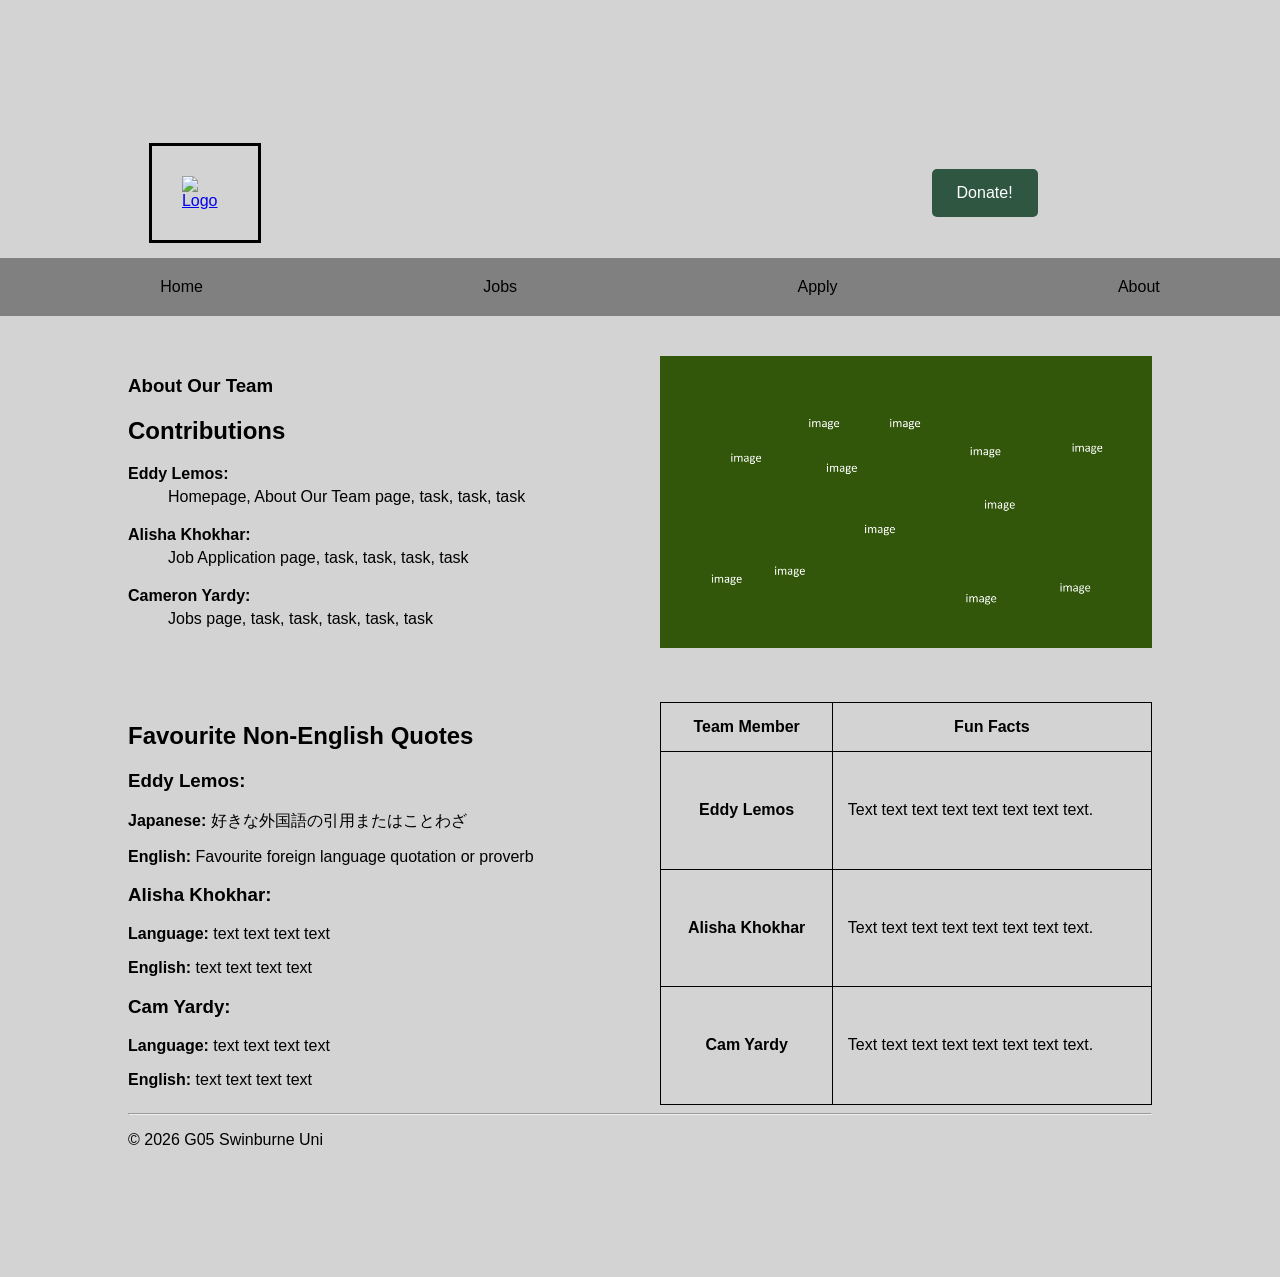
==== about.html @ becaeea2 "Megre remote changes and resolve conflicts" ====
<!DOCTYPE html>
<html lang="en">
<head>
  <meta charset="UTF-8">
  <meta name="viewport" content="width=device-width, initial-scale=1.0">
  <meta name="description" content="G05 recruitment website for an environmental conservation organisation.">
  <title>Home - G05 Recruitment Website</title>
  <link rel="stylesheet" href="styles.css">
</head>
<body>
  <header>

      <div class="header-top">

          <a href="index.html">
              <img
                  class="logo"
                  src=""
                  alt="Logo">
          </a>

          <a class="donate-button" href="#">
              Donate!
          </a>

      </div>

      <nav>
          <a href="index.html">Home</a>
          <a href="jobs.html">Jobs</a>
          <a href="apply.html">Apply</a>
          <a href="about.html">About</a>
      </nav>

  </header>

  <main>

      <section id="team">

          <article>

              <h1>About Our Team</h1>

              <h2>Contributions</h2>

              <dl>
                  <dt><strong>Eddy Lemos:</strong></dt>
                  <dd>
                      Homepage, About Our Team page, task, task, task
                  </dd>

                  <dt><strong>Alisha Khokhar:</strong></dt>
                  <dd>
                      Job Application page, task, task, task, task
                  </dd>

                  <dt><strong>Cameron Yardy:</strong></dt>
                  <dd>
                      Jobs page, task, task, task, task, task
                  </dd>
              </dl>

          </article>


          <figure>
              <img src="images/placeholder.png"
                    alt="Quokka Recovery Program team" />
          </figure>

      </section>


      <section id="team-details">

          <article>

              <h2>Favourite Non-English Quotes</h2>

              <h3>Eddy Lemos:</h3>
              <p>
                  <strong>Japanese:</strong>
                  好きな外国語の引用またはことわざ
              </p>
              <p>
                  <strong>English:</strong>
                  Favourite foreign language quotation or proverb
              </p>


              <h3>Alisha Khokhar:</h3>
              <p>
                  <strong>Language:</strong> text text text text
              </p>
              <p>
                  <strong>English:</strong> text text text text
              </p>


              <h3>Cam Yardy:</h3>
              <p>
                  <strong>Language:</strong> text text text text
              </p>
              <p>
                  <strong>English:</strong> text text text text
              </p>

          </article>


          <table>

              <thead>
                  <tr>
                      <th scope="col">Team Member</th>
                      <th scope="col">Fun Facts</th>
                  </tr>
              </thead>

              <tbody>

                  <tr>
                      <th scope="row">Eddy Lemos</th>
                      <td>
                          Text text text text text text text text.
                      </td>
                  </tr>

                  <tr>
                      <th scope="row">Alisha Khokhar</th>
                      <td>
                          Text text text text text text text text.
                      </td>
                  </tr>

                  <tr>
                      <th scope="row">Cam Yardy</th>
                      <td>
                          Text text text text text text text text.
                      </td>
                  </tr>

              </tbody>

          </table>

      </section>

  </main>

  <footer>
    <hr>
    <p>&copy; 2026 G05 Swinburne Uni</p>
  </footer>
</body>
</html>
---- styles.css ----
nav {
    display: flex;
    justify-content: space-around;

    padding: 20px;

    background-color: grey;
/*  The below code stretches the nav to the full width of the viewport */
    width: 100vw; /*   100% of the viewport width */
    margin-left: calc(50% - 50vw); /* calc 50% of the viewport width and subtract 50% of the parent element's width to center the nav */
}

nav a {
    color: black;
    text-decoration: none;
}

.logo {
    border: 3px solid black;
    padding: 30px;
    margin-left: 5%;
    
}

.donate-button {
    background-color: rgba(11, 58, 31, 0.815);
    color: white;
    padding: 15px 25px;
    border-radius: 5px;
    text-decoration: none;
    margin-right: 10%;
}

.header-top {
    display: flex;
    justify-content: space-between;
    align-items: center;
    padding: 15px;
  
}


body {
  background-color: lightgray;
  font-family: 'Trebuchet MS', 'Lucida Sans Unicode', 'Lucida Grande', 'Lucida Sans', Arial, sans-serif;
  margin: 10%;
}

/* =======================================================
        For the homepage
========================================================*/
/* -------------------- */
/*  introduction */
/* -------------------- */

#introduction {
    margin-top: 30px;
}

#introduction figure {
    margin: 0;
}

#introduction img {
    width: 100%;
}


/* -------------------- */
/* Program overview     */
/* -------------------- */

#overview {
    margin-top: 50px;
    overflow: auto;
}

#overview article {
    float: left;
    width: 42%;
}

#overview figure {
    float: right;
    width: 52%;
    margin: 0;
}

#overview img {
    width: 100%;
 
}


/* -------------------- */
/* Impacts              */
/* -------------------- */

#impacts {
    clear: both;
    margin-top: 30px;
    overflow: auto;
}

#impacts article {
    float: left;
    width: 48%;
    margin-right: 4%;
}

#impacts article:last-child {
    margin-right: 0;
}

#impacts figure {
    margin: 0;
}

#impacts img {
    width: 100%;
}


/* -------------------- */
/* Donor rankings       */
/* -------------------- */

#donors {
    clear: both;
    margin-top: 30px;
    overflow: auto;
}

#donors article {
    float: left;

    width: 29%;

    margin-right: 2%;
    padding: 1%;

    border: 1px solid #dddddd;
}

#donors article:last-child {
    margin-right: 0;
}

#donors h3 {
    margin-top: 5px;
}

#donors p {
    margin: 5px 0;
}


/* -------------------- */
/* Acknowledgement      */
/* -------------------- */

#acknowledgement {
    clear: both;
    margin-top: 30px;
}

#acknowledgement img {
    width: 100%;
    height: 180px;
}



/* =============================================
       For the about page
============================================= */


/* About page */

#team {
    display: flex;
    justify-content: space-between;
    margin-top: 40px;
}

#team article {
    width: 45%;
}

#team figure {
    width: 48%;
    margin: 0;
}

#team figure img {
    width: 100%;
}


/* Quotes + fun facts */

#team-details {
    display: flex;
    justify-content: space-between;
    margin-top: 50px;
}

#team-details article {
    width: 45%;
}

#team-details table {
    width: 48%;
    border-collapse: collapse;
}

#team-details th,
#team-details td {
    border: 1px solid black;
    padding: 15px;
}


/* Definition list spacing */

dt {
    margin-top: 20px;
}

dd {
    margin-top: 5px;
}



/* =============================================
       For the jobs page
============================================= */

.apply-here {
    background-color: rgb(129, 86, 7);
    color: white;
    padding: 15px 25px;
    border-radius: 5px;
    text-decoration: none;
    margin-left: 20px;
}

.jobs-grid {
    display: grid;
    grid-template-columns: 1fr 1fr;
    gap: 20px;
}

.job-title-row {
    display: flex;
    align-items: center;
    justify-content: flex-start;
}

.job-heading {
    margin: 0;
}

#jobs-title {
    background-color: #1B4D3E;
    color: white;
    padding: 30px;
    border-radius: 10px;
    margin-bottom: 30px;
}

#jobs-info {
    color: rgb(0, 0, 0);
}

.job-heading {
    color: rgb(0, 0, 0);
}

.job-block{
    background-color: #b0bdad;
    color: black;
    padding: 30px;
    margin-bottom: 30px;
    border-radius: 10px;
}

.jobs-image {
    border-radius: 10px;
    text-align: center;
    overflow: hidden;
}

.jobs-image img{
    width: 100%;
    height: 400px;
    object-fit: cover;
    display: block;
}
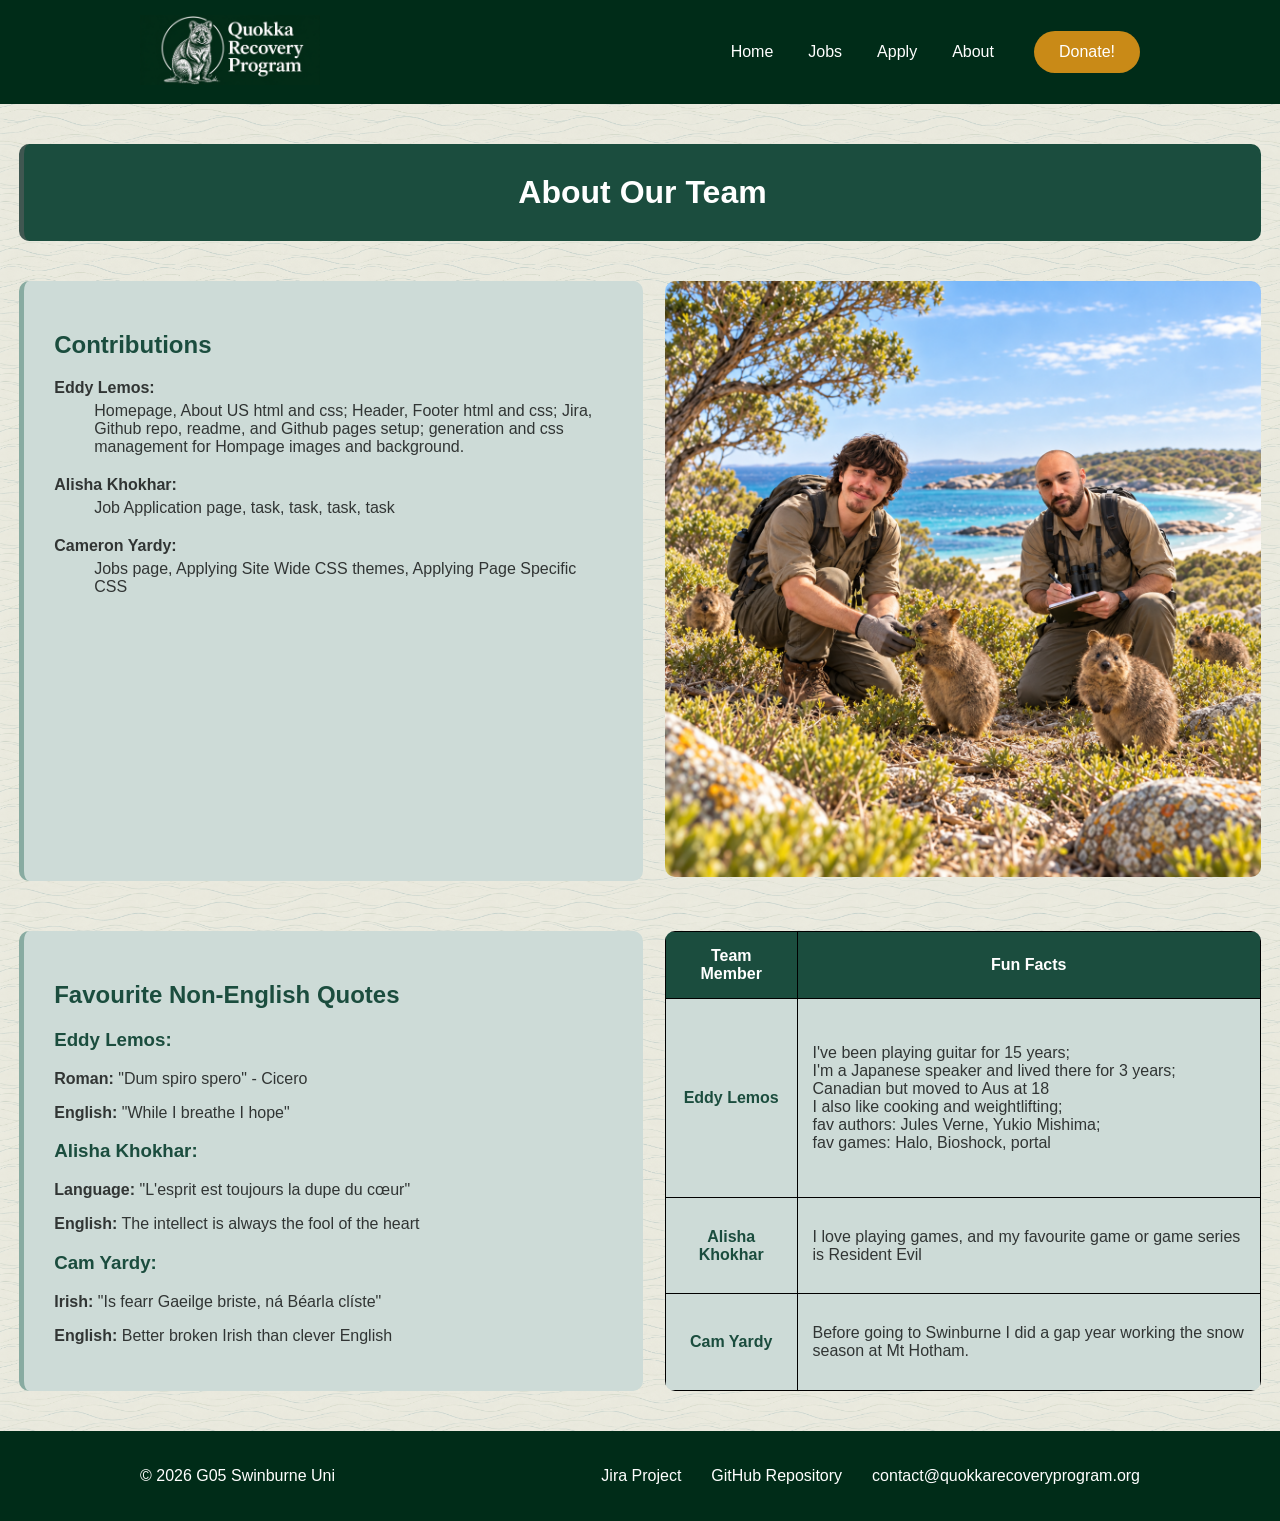
==== commit ef0ad178: "Merge branch 'main' of https://github.com/106009537/g05-applied-web-project" ====
--- a/about.html
+++ b/about.html
@@ -8,46 +8,41 @@
   <link rel="stylesheet" href="styles.css">
 </head>
 <body>
-  <header>
+    <header>
+        <div class="header-content">
 
-      <div class="header-top">
+            <a href="index.html">
+                <img class="logo" src="images/quokka_logo.png" alt="Quokka Recovery Program">
+            </a>
 
-          <a href="index.html">
-              <img
-                  class="logo"
-                  src=""
-                  alt="Logo">
-          </a>
+            <nav>
+                <a href="index.html">Home</a>
+                <a href="jobs.html">Jobs</a>
+                <a href="apply.html">Apply</a>
+                <a href="about.html">About</a>
+            </nav>
 
-          <a class="donate-button" href="#">
-              Donate!
-          </a>
+            <a class="donate-button" href="#">Donate!</a>
 
-      </div>
-
-      <nav>
-          <a href="index.html">Home</a>
-          <a href="jobs.html">Jobs</a>
-          <a href="apply.html">Apply</a>
-          <a href="about.html">About</a>
-      </nav>
-
-  </header>
+        </div>
+    </header>
 
   <main>
 
-      <section id="team">
+        <h1 id="about-title" style="text-align: center;">About Our Team</h1>
+
+        <section id="team">
 
           <article>
 
-              <h1>About Our Team</h1>
+              
 
               <h2>Contributions</h2>
 
               <dl>
                   <dt><strong>Eddy Lemos:</strong></dt>
                   <dd>
-                      Homepage, About Our Team page, task, task, task
+                      Homepage, About US html and css; Header, Footer html and css; Jira, Github repo, readme, and Github pages setup; generation and css management for Hompage images and background.
                   </dd>
 
                   <dt><strong>Alisha Khokhar:</strong></dt>
@@ -57,7 +52,7 @@
 
                   <dt><strong>Cameron Yardy:</strong></dt>
                   <dd>
-                      Jobs page, task, task, task, task, task
+                      Jobs page, Applying Site Wide CSS themes, Applying Page Specific CSS
                   </dd>
               </dl>
 
@@ -65,7 +60,7 @@
 
 
           <figure>
-              <img src="images/placeholder.png"
+              <img src="images/rangers.png"
                     alt="Quokka Recovery Program team" />
           </figure>
 
@@ -80,30 +75,30 @@
 
               <h3>Eddy Lemos:</h3>
               <p>
-                  <strong>Japanese:</strong>
-                  好きな外国語の引用またはことわざ
+                  <strong>Roman:</strong>
+                  "Dum spiro spero" - Cicero
               </p>
               <p>
                   <strong>English:</strong>
-                  Favourite foreign language quotation or proverb
+                  "While I breathe I hope"
               </p>
 
 
               <h3>Alisha Khokhar:</h3>
               <p>
-                  <strong>Language:</strong> text text text text
+                  <strong>Language:</strong>  "L'esprit est toujours la dupe du cœur"
               </p>
               <p>
-                  <strong>English:</strong> text text text text
+                  <strong>English:</strong> The intellect is always the fool of the heart
               </p>
 
 
               <h3>Cam Yardy:</h3>
               <p>
-                  <strong>Language:</strong> text text text text
+                  <strong>Irish:</strong> "Is fearr Gaeilge briste, ná Béarla clíste"
               </p>
               <p>
-                  <strong>English:</strong> text text text text
+                  <strong>English:</strong> Better broken Irish than clever English
               </p>
 
           </article>
@@ -123,21 +118,21 @@
                   <tr>
                       <th scope="row">Eddy Lemos</th>
                       <td>
-                          Text text text text text text text text.
+                          I've been playing guitar for 15 years; <br>I'm a Japanese speaker and lived there for 3 years;<br>Canadian but moved to Aus at 18 <br>I also like cooking and weightlifting; <br>fav authors: Jules Verne, Yukio Mishima; <br>fav games: Halo, Bioshock, portal
                       </td>
                   </tr>
 
                   <tr>
                       <th scope="row">Alisha Khokhar</th>
                       <td>
-                          Text text text text text text text text.
+                           I love playing games, and my favourite game or game series is Resident Evil
                       </td>
                   </tr>
 
                   <tr>
                       <th scope="row">Cam Yardy</th>
                       <td>
-                          Text text text text text text text text.
+                          Before going to Swinburne I did a gap year working the snow season at Mt Hotham.
                       </td>
                   </tr>
 
@@ -149,9 +144,26 @@
 
   </main>
 
-  <footer>
-    <hr>
-    <p>&copy; 2026 G05 Swinburne Uni</p>
-  </footer>
+<footer>
+    <div class="footer-content">
+        <p>&copy; 2026 G05 Swinburne Uni</p>
+
+        <div class="footer-links">
+            <a href="https://g05-applied-web-project.atlassian.net/jira/software/projects/SCRUM/boards/1"
+               target="_blank">
+                Jira Project
+            </a>
+
+            <a href="https://github.com/106009537/g05-applied-web-project.git"
+               target="_blank">
+                GitHub Repository
+            </a>
+
+            <a href="mailto:106009537@student.swin.edu.au">
+                contact@quokkarecoveryprogram.org
+            </a>
+        </div>
+    </div>
+</footer>
 </body>
 </html>
--- a/styles.css
+++ b/styles.css
@@ -1,50 +1,110 @@
-nav {
-    display: flex;
-    justify-content: space-around;
-
-    padding: 20px;
-
-    background-color: grey;
-/*  The below code stretches the nav to the full width of the viewport */
+main {
+    width: 97%;
+    max-width: 1400px;
+    margin: 0 auto;
+}
+
+html,
+body {
+    margin: 0;
+    padding: 0;
+}
+
+header {
+    background-color: #002C18;
     width: 100vw; /*   100% of the viewport width */
     margin-left: calc(50% - 50vw); /* calc 50% of the viewport width and subtract 50% of the parent element's width to center the nav */
 }
 
+.header-content {
+    width: 90%;
+    max-width: 1000px;
+    margin: 0 auto;
+    padding: 15px 0;
+
+    display: flex;
+    align-items: center;
+}
+
+.logo {
+    width: 180px;
+    height: auto;
+}
+
+nav {
+    display: flex;
+    gap: 35px;
+    margin-left: auto;
+}
+
 nav a {
-    color: black;
+    color: white;
     text-decoration: none;
 }
 
-.logo {
-    border: 3px solid black;
-    padding: 30px;
-    margin-left: 5%;
-    
+nav a:hover {
+    background-color: #143A2F;
 }
 
 .donate-button {
-    background-color: rgba(11, 58, 31, 0.815);
-    color: white;
-    padding: 15px 25px;
-    border-radius: 5px;
+    margin-left: 40px;
+
+    background-color: #C98A17;
+    color: white;
+    padding: 12px 25px;
+    border-radius: 25px;
     text-decoration: none;
-    margin-right: 10%;
-}
-
-.header-top {
+}
+
+.donate-button:hover {
+    background-color: #A96F0D;
+}
+
+body {
+  
+    font-family: 'Trebuchet MS', 'Lucida Sans Unicode', 'Lucida Grande', 'Lucida Sans', Arial, sans-serif;
+    background-color: #ffffff;
+
+    background-image: url("images/waves-pattern.png");
+    background-repeat: repeat;
+    background-size: 180px;
+    }
+
+
+
+
+footer {
+    background-color: #002C18;
+    color: white;
+    margin-top: 40px;
+}
+
+.footer-content {
+    width: 90%;
+    max-width: 1000px;
+    margin: 0 auto;
+
     display: flex;
     justify-content: space-between;
     align-items: center;
-    padding: 15px;
-  
-}
-
-
-body {
-  background-color: lightgray;
-  font-family: 'Trebuchet MS', 'Lucida Sans Unicode', 'Lucida Grande', 'Lucida Sans', Arial, sans-serif;
-  margin: 10%;
-}
+
+    padding: 20px 0;
+}
+
+.footer-links {
+    display: flex;
+    gap: 30px;
+}
+
+.footer-links a {
+    color: white;
+    text-decoration: none;
+}
+
+.footer-links a:hover {
+    text-decoration: underline;
+}
+
 
 /* =======================================================
         For the homepage
@@ -54,7 +114,7 @@
 /* -------------------- */
 
 #introduction {
-    margin-top: 30px;
+    margin-top: 0;
 }
 
 #introduction figure {
@@ -62,7 +122,10 @@
 }
 
 #introduction img {
-    width: 100%;
+    display: block;
+    width: 100vw; /*   100% of the viewport width */
+    margin-left: calc(50% - 50vw);
+    height: auto;
 }
 
 
@@ -72,23 +135,58 @@
 
 #overview {
     margin-top: 50px;
-    overflow: auto;
+
+    /* Grid creates two equal columns with a consistent gap between them.
+       This keeps the article and image aligned along the same centre line. */
+    display: grid;
+    grid-template-columns: 1fr 1fr;
+
+    /* Creates the vertical strip of space between the two columns. */
+    gap: 4%;
+
+    /* Makes both grid items stretch to the same row height. */
+    align-items: stretch;
 }
 
 #overview article {
-    float: left;
-    width: 42%;
+    width: 100%;
+
+    /* box-sizing ensures the padding and border are included
+       inside the element's total width and height. */
+    box-sizing: border-box;
+
+    padding: 25px;
+
+    background-color: #cddbd7;
+    color: #313534;
+
+    border-radius: 10px;
+    border-left: 5px solid #1E3E27;
+    
 }
 
 #overview figure {
-    float: right;
-    width: 52%;
-    margin: 0;
+    width: 100%;
+    margin: 0;
+
+    border-radius: 10px;
+
+    /* Hides any part of the image that extends past
+       the rounded edges of the figure. */
+    overflow: hidden;
 }
 
 #overview img {
     width: 100%;
- 
+    height: 100%;
+
+    /* Fills the figure without stretching the image.
+       Parts of the image may be cropped if necessary. */
+    object-fit: cover;
+
+    /* Removes the small inline-image gap that browsers
+       can otherwise leave underneath an image. */
+    display: block;
 }
 
 
@@ -97,27 +195,72 @@
 /* -------------------- */
 
 #impacts {
-    clear: both;
-    margin-top: 30px;
-    overflow: auto;
+    margin-top: 50px;
+}
+
+#impacts .impact-container {
+    /* Uses the same two-column grid as the overview section,
+       so all four elements stay aligned around the same centre line. */
+    display: grid;
+    grid-template-columns: 1fr 1fr;
+
+    /* Matches the overview gap so the whitespace lines up vertically. */
+    gap: 4%;
+
+    /* Makes both impact cards the same height if their
+       content lengths are slightly different. */
+    align-items: stretch;
 }
 
 #impacts article {
-    float: left;
-    width: 48%;
-    margin-right: 4%;
-}
-
-#impacts article:last-child {
-    margin-right: 0;
+    width: 100%;
+    margin: 0;
+
+    /* Keeps padding and borders, if added later,
+       inside the width of the grid column. */
+    box-sizing: border-box;
+
+    /* Flexbox is used inside each card so the image and
+       text are arranged vertically as one unit. */
+    display: flex;
+    flex-direction: column;
 }
 
 #impacts figure {
+    /* Making sure that the figure doesn't have margins
+       so that it aligns properly with the article. */
     margin: 0;
 }
 
 #impacts img {
     width: 100%;
+
+    /* Removes the default inline-image gap underneath the image. */
+    display: block;
+
+    border-radius: 10px 10px 0 0;
+}
+
+#impacts h3 {
+    color: #1B4D3E;
+}
+
+#impacts article p {
+    margin: 0;
+
+    background-color: #cddbd7;
+    color: #313534;
+
+    padding: 20px 25px;
+
+    border: 2px solid #1E3E27;
+
+    /* Only round the bottom corners so the text section
+       connects seamlessly to the square-bottomed image. */
+    border-radius: 0 0 10px 10px;
+
+    /* Makes both text areas stretch evenly if one has more text. */
+    flex-grow: 1;
 }
 
 
@@ -125,25 +268,38 @@
 /* Donor rankings       */
 /* -------------------- */
 
-#donors {
-    clear: both;
-    margin-top: 30px;
-    overflow: auto;
+#donors .donor-container {
+    display: flex;
+
+    /* Keeps all three donor cards in one row. */
+    flex-wrap: nowrap;
+
+    /* Creates even space between the cards. */
+    gap: 2%;
+
+    /* Centers the group of cards within the page. */
+    justify-content: center;
+
+    align-items: stretch;
 }
 
 #donors article {
-    float: left;
-
-    width: 29%;
-
-    margin-right: 2%;
+    /* Each card takes an equal share of the available row width. */
+    flex: 1;
+
+    /* Prevents them from growing too wide. */
+    max-width: 32%;
+
+    margin: 0;
     padding: 1%;
 
-    border: 1px solid #dddddd;
-}
-
-#donors article:last-child {
-    margin-right: 0;
+    background-color: #1F3C27;
+    color: white;
+
+    border: none;
+    border-radius: 10px;
+
+    box-sizing: border-box;
 }
 
 #donors h3 {
@@ -154,6 +310,36 @@
     margin: 5px 0;
 }
 
+
+/* -------------------- */
+/* Recovery table       */
+/* -------------------- */
+
+#recovery-table {
+    margin-top: 50px;
+}
+
+#recovery-table table {
+    width: 100%;
+    border-collapse: collapse;
+    background-color: #cddbd7;
+}
+
+#recovery-table th,
+#recovery-table td {
+    border: 1px solid #88aba1;
+    padding: 15px;
+    text-align: left;
+}
+
+#recovery-table thead th {
+    background-color: #1F3C27;
+    color: white;
+}
+
+#recovery-table tbody th {
+    color: #1B4D3E;
+}
 
 /* -------------------- */
 /* Acknowledgement      */
@@ -166,7 +352,8 @@
 
 #acknowledgement img {
     width: 100%;
-    height: 180px;
+    display: block;
+    border-radius: 10px;
 }
 
 
@@ -178,14 +365,38 @@
 
 /* About page */
 
+#about-title {
+    background-color: #1B4D3E;
+    border-left: 5px solid rgb(64, 87, 81);
+    color: white;
+    padding: 30px;
+    border-radius: 10px;
+    margin-top: 40px;
+    margin-bottom: 30px;
+}
+
 #team {
     display: flex;
     justify-content: space-between;
     margin-top: 40px;
+    gap: 20px
 }
 
 #team article {
     width: 45%;
+    background-color: #cddbd7;
+    color: #313534;
+    padding: 30px;
+    border-radius: 10px;
+    border-left: 5px solid #88aba1;
+}
+
+#team article h1 {
+    color: #1B4D3E;
+}
+
+#team article h2 {
+    color: #1B4D3E;
 }
 
 #team figure {
@@ -195,24 +406,43 @@
 
 #team figure img {
     width: 100%;
+    border-radius: 10px;
 }
 
 
 /* Quotes + fun facts */
 
 #team-details {
-    display: flex;
-    justify-content: space-between;
+    display: flex; /* Flexbox layout - arranges all the child elements in a row */
+    /* Maybe I should have done the floated elements with flexbox too*/
+    justify-content: space-between; /* Makes space between child elements evenly */
     margin-top: 50px;
+    gap: 20px;
 }
 
 #team-details article {
     width: 45%;
+    background-color: #cddbd7;
+    color: #313534;
+    padding: 30px;
+    border-radius: 10px;
+    border-left: 5px solid #88aba1;
+}
+
+#team-details article h2 {
+    color: #1B4D3E;
+}
+
+#team-details article h3 {
+    color: #1B4D3E;
 }
 
 #team-details table {
     width: 48%;
-    border-collapse: collapse;
+    border-collapse: collapse; /* Makes all the borders in the table collapse into a single border instead of having double borders */
+    background-color: #cddbd7;
+    border-radius: 10px;
+    overflow: hidden;
 }
 
 #team-details th,
@@ -221,8 +451,24 @@
     padding: 15px;
 }
 
+#team-details thead th {
+    background-color: #1B4D3E;
+    color: white;
+}
+
+#team-details tbody th {
+    color: #1B4D3E;
+    background-color: #cddbd7;
+}
+
+#team-details tbody td {
+    color: #313534;
+}
+
 
 /* Definition list spacing */
+/* dt = definition term
+dd = definition description */
 
 dt {
     margin-top: 20px;
@@ -232,6 +478,9 @@
     margin-top: 5px;
 }
 
+#team article dt:hover {
+    color: #C98A17;
+}
 
 
 /* =============================================
@@ -245,6 +494,13 @@
     border-radius: 5px;
     text-decoration: none;
     margin-left: 20px;
+    font-weight: bold;
+    border-left: 5px solid rgb(102, 68, 5);
+}
+
+.apply-here:hover {
+    background-color: rgb(102, 68, 5);
+    border-left: 5px solid rgb(92, 61, 4);
 }
 
 .jobs-grid {
@@ -261,30 +517,44 @@
 
 .job-heading {
     margin: 0;
+    color: #1B4D3E;
 }
 
 #jobs-title {
     background-color: #1B4D3E;
+    border-left: 5px solid rgb(64, 87, 81);
     color: white;
     padding: 30px;
     border-radius: 10px;
+    margin-top: 40px;
     margin-bottom: 30px;
 }
 
-#jobs-info {
-    color: rgb(0, 0, 0);
-}
-
-.job-heading {
-    color: rgb(0, 0, 0);
-}
-
 .job-block{
-    background-color: #b0bdad;
-    color: black;
+    background-color: #cddbd7;
+    color: #313534;
     padding: 30px;
     margin-bottom: 30px;
     border-radius: 10px;
+    border-left: 5px solid #88aba1;
+}
+
+#jobs-title h1{
+    color: white;
+}
+
+#jobs-info {
+    width: 25%;
+    margin: 30px 3% 30px 0;
+    padding: 20px;
+    background-color: #a7d4c7;
+    border-left: 5px solid #88aba1;
+    border-radius: 10px;
+    float: left;
+}
+
+#jobs-info h2 {
+    color: #1B4D3E;
 }
 
 .jobs-image {
@@ -300,3 +570,117 @@
     display: block;
 }
 
+/* =============================================
+       For the apply page
+============================================= */
+
+#apply-title {
+    background-color: #1B4D3E;
+    border-left: 5px solid rgb(64, 87, 81);
+    color: white;
+    padding: 30px;
+    border-radius: 10px;
+    margin-top: 40px;
+    margin-bottom: 15px;
+}
+
+.apply-introduction {
+    background-color: #a7d4c7;
+    color: #313534;
+    padding: 20px;
+    border-left: 5px solid #88aba1;
+    border-radius: 10px;
+    margin-bottom: 30px;
+}
+
+#application-form {
+    display: flex;
+    flex-direction: column;
+    gap: 20px;
+    margin-bottom: 40px;
+}
+
+.application-section {
+    background-color: #cddbd7;
+    color: #313534;
+    padding: 25px;
+    margin-bottom: 25px;
+    border: none;
+    border-left: 5px solid #88aba1;
+    border-radius: 10px;
+}
+
+.application-section legend {
+    background-color: #1B4D3E;
+    color: white;
+    padding: 10px 20px;
+    border-radius: 5px;
+    font-weight: bold;
+}
+
+.application-section label {
+    color: #313534;
+    font-weight: bold;
+}
+
+.application-section input[type="text"],
+.application-section input[type="email"],
+.application-section select,
+.application-section textarea {
+    padding: 10px;
+    margin-left: 10px;
+    border: 1px solid #88aba1;
+    border-radius: 5px;
+
+}
+
+.application-section textarea {
+    margin-left: 0;
+    margin-top: 10px;
+    width: 90%;
+    max-width: 600px;
+}
+
+.application-section input[type="radio"],
+.application-section input[type="checkbox"] {
+    margin-right: 5px;
+}
+
+.application-section p label {
+    margin-right: 20px;
+}
+
+#form-buttons {
+    margin-top: 30px;
+}
+
+#form-buttons input[type="submit"] {
+    background-color: rgb(129, 86, 7);
+    color: white;
+    padding: 15px 25px;
+    border: none;
+    border-left: 5px solid rgb(102, 68, 5);
+    border-radius: 5px;
+    font-weight: bold;
+    cursor: pointer;
+}
+
+#form-buttons input[type="submit"]:hover {
+    background-color: rgb(102, 68, 5);
+    border-left: 5px solid rgb(92, 61, 4);
+}
+
+#form-buttons input[type="reset"] {
+    background-color: #1B4D3E;
+    color: white;
+    padding: 15px 25px;
+    border: none;
+    border-radius: 5px;
+    font-weight: bold;
+    margin-left: 10px;
+    cursor: pointer;
+}
+
+#form-buttons input[type="reset"]:hover {
+    background-color: #143A2F;
+}
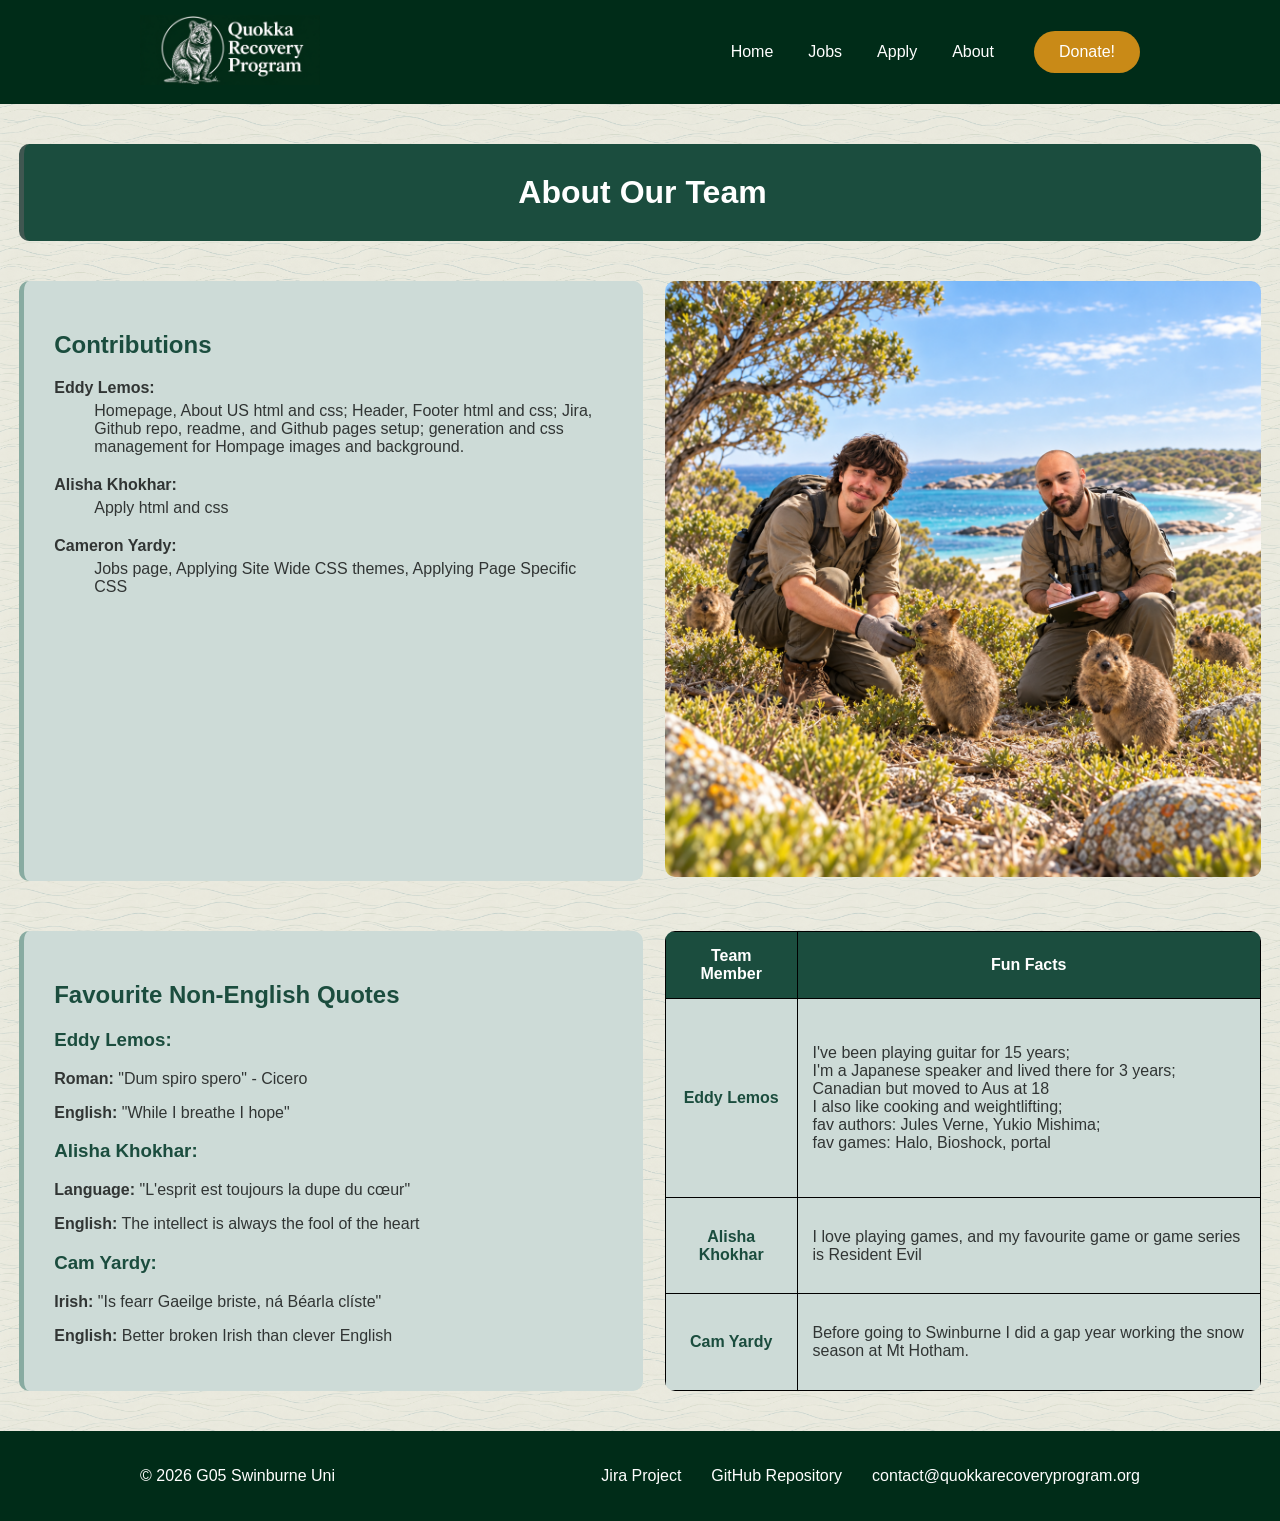
==== commit 1dbf75f7: "Fixed header and footer in apply.html  from last push, added text to contributions in about.html" ====
--- a/about.html
+++ b/about.html
@@ -47,7 +47,7 @@
 
                   <dt><strong>Alisha Khokhar:</strong></dt>
                   <dd>
-                      Job Application page, task, task, task, task
+                      Apply html and css
                   </dd>
 
                   <dt><strong>Cameron Yardy:</strong></dt>
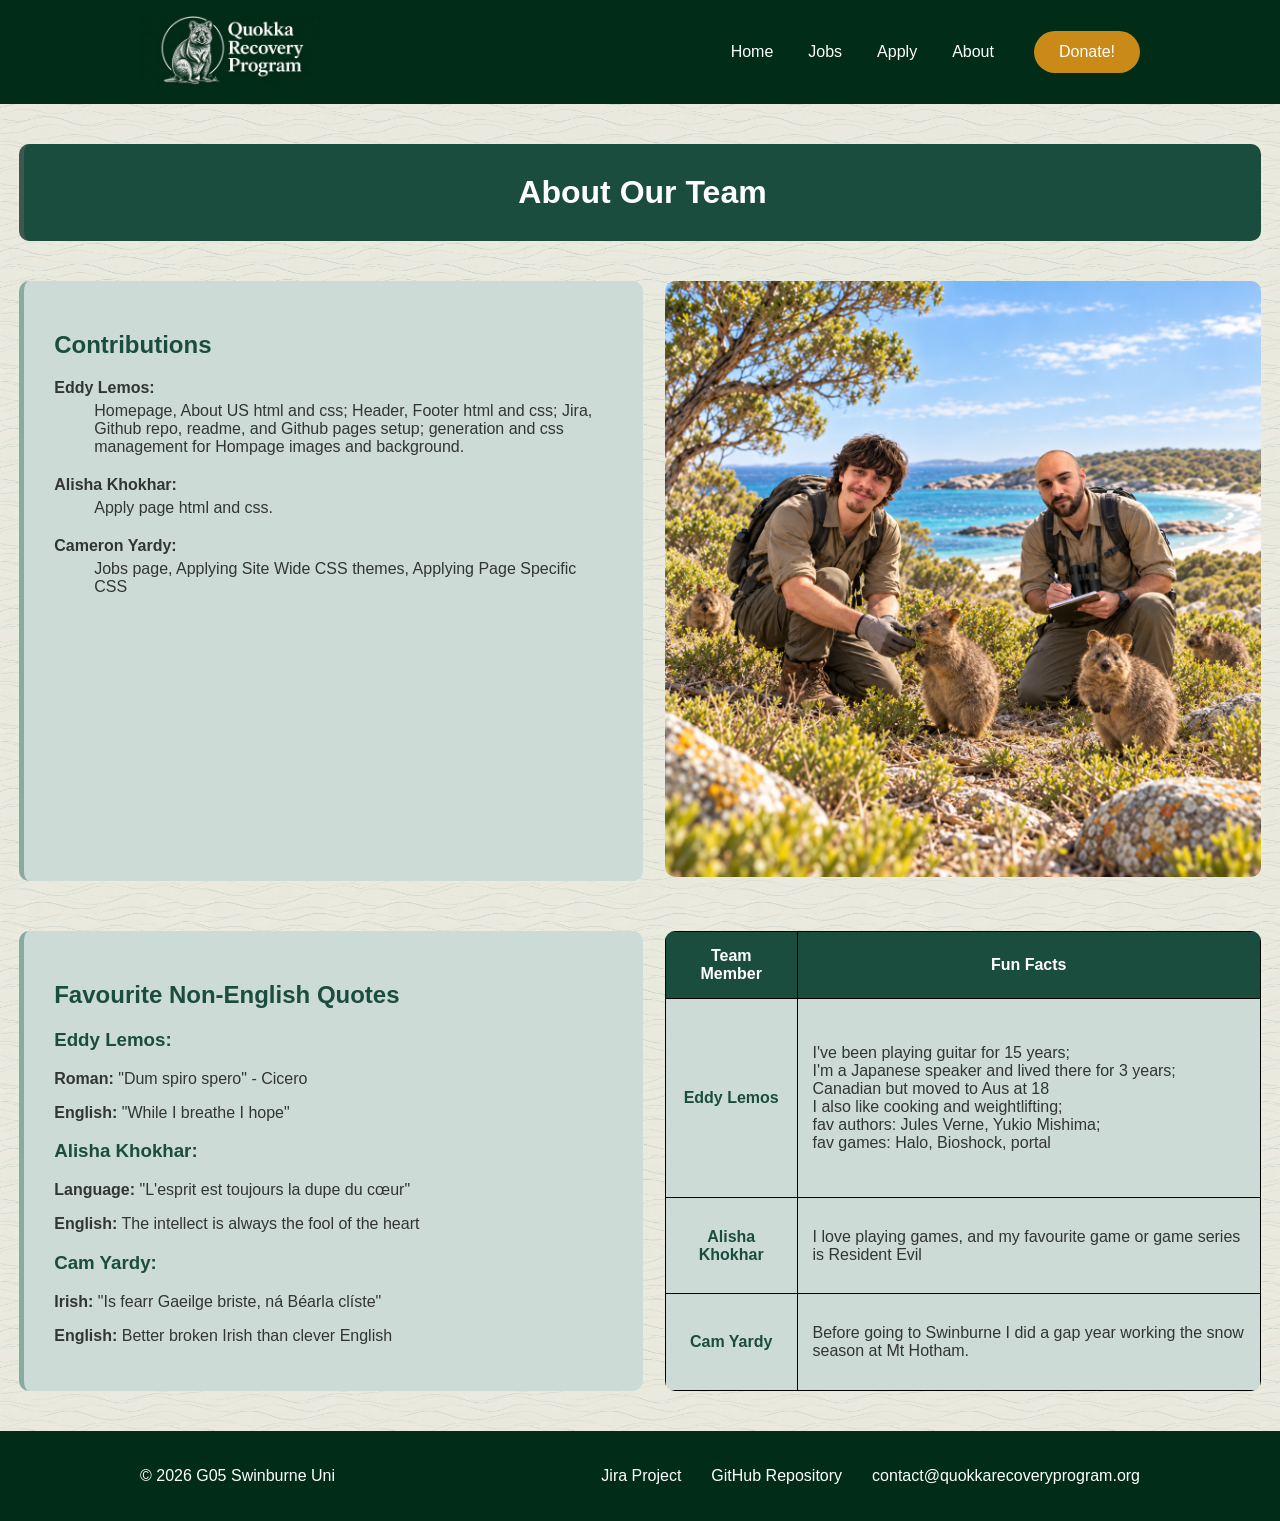
==== commit b87890db: "Fixed minor typo on about before submision" ====
--- a/about.html
+++ b/about.html
@@ -47,7 +47,7 @@
 
                   <dt><strong>Alisha Khokhar:</strong></dt>
                   <dd>
-                      Apply html and css
+                      Apply page html and css.
                   </dd>
 
                   <dt><strong>Cameron Yardy:</strong></dt>
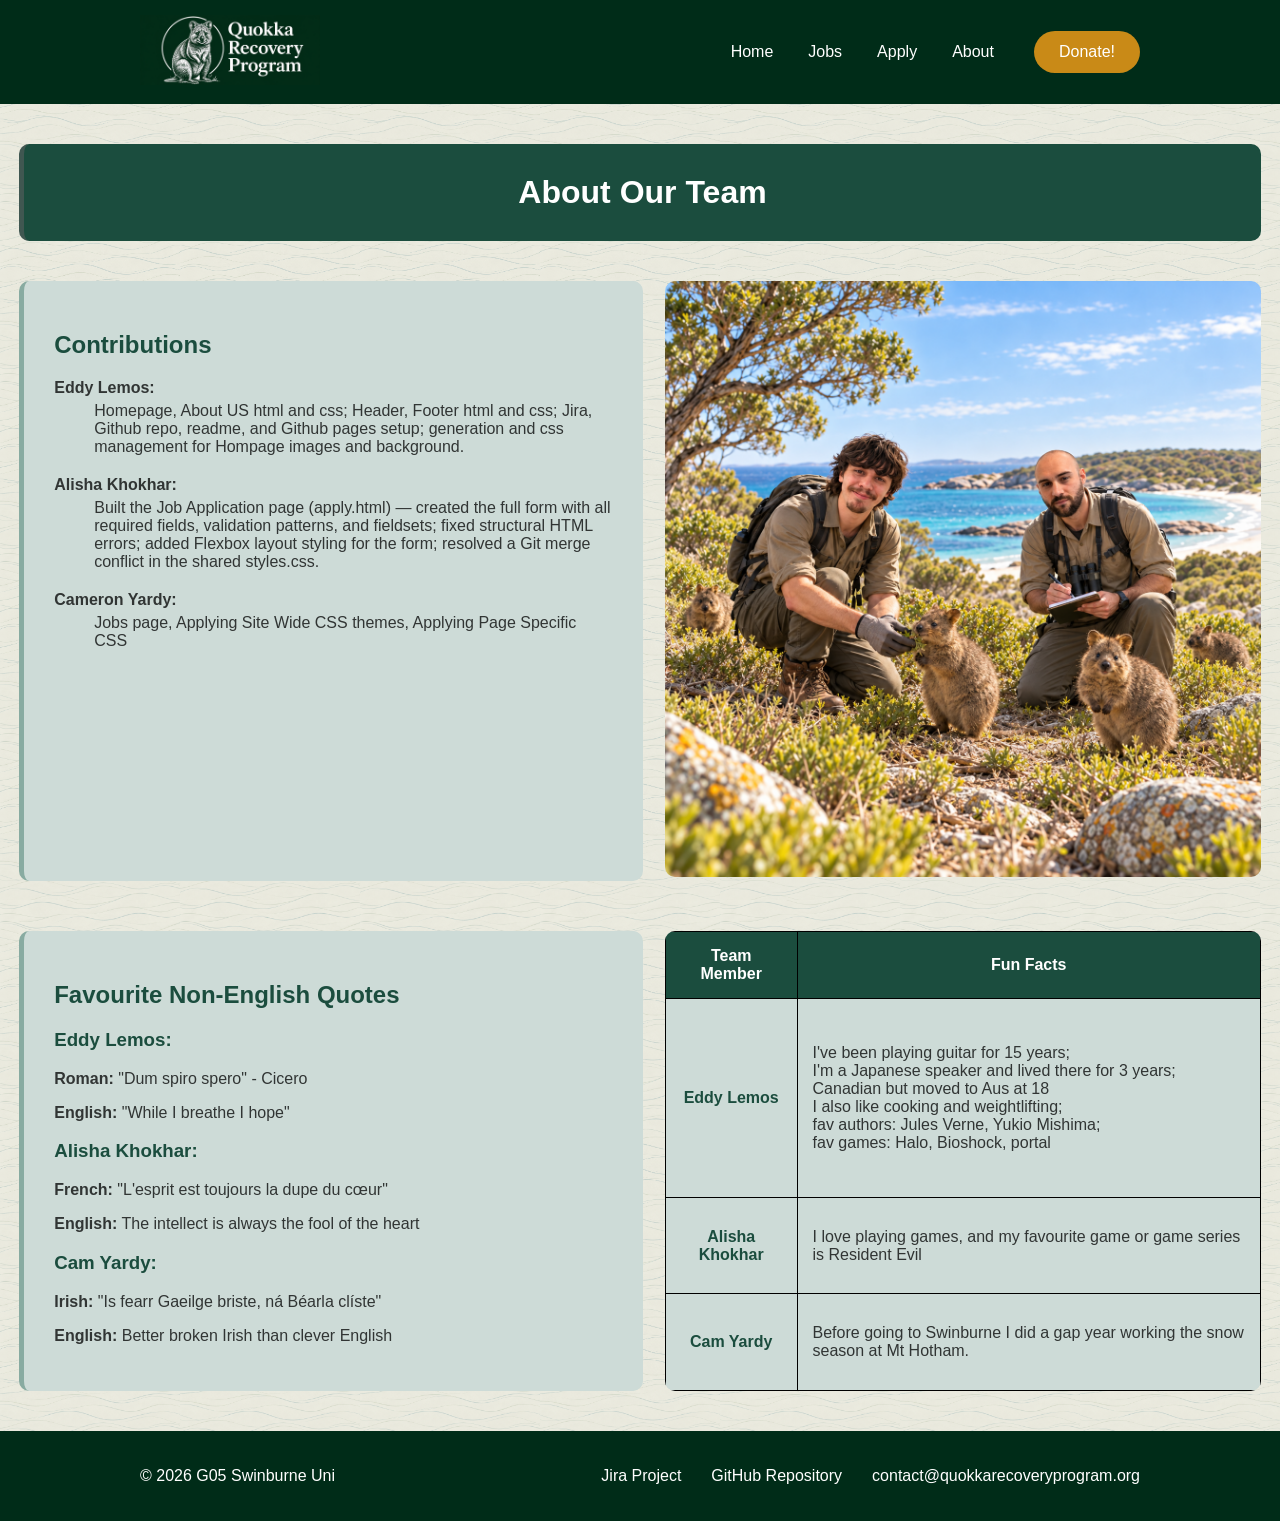
==== commit adef1522: "Fix missing opening tag on footer element" ====
--- a/about.html
+++ b/about.html
@@ -47,7 +47,7 @@
 
                   <dt><strong>Alisha Khokhar:</strong></dt>
                   <dd>
-                      Apply page html and css.
+                      Built the Job Application page (apply.html) — created the full form with all required fields, validation patterns, and fieldsets; fixed structural HTML errors; added Flexbox layout styling for the form; resolved a Git merge conflict in the shared styles.css.
                   </dd>
 
                   <dt><strong>Cameron Yardy:</strong></dt>
@@ -86,7 +86,7 @@
 
               <h3>Alisha Khokhar:</h3>
               <p>
-                  <strong>Language:</strong>  "L'esprit est toujours la dupe du cœur"
+                  <strong>French:</strong>  "L'esprit est toujours la dupe du cœur"
               </p>
               <p>
                   <strong>English:</strong> The intellect is always the fool of the heart
--- a/styles.css
+++ b/styles.css
@@ -683,4 +683,17 @@
 
 #form-buttons input[type="reset"]:hover {
     background-color: #143A2F;
+}
+
+.application-section .skills-list {
+    display: flex;
+    flex-wrap: wrap;
+    gap: 12px 24px;
+}
+
+.application-section .skills-list label {
+    display: flex;
+    align-items: center;
+    white-space: nowrap;
+    margin-right: 0;
 }
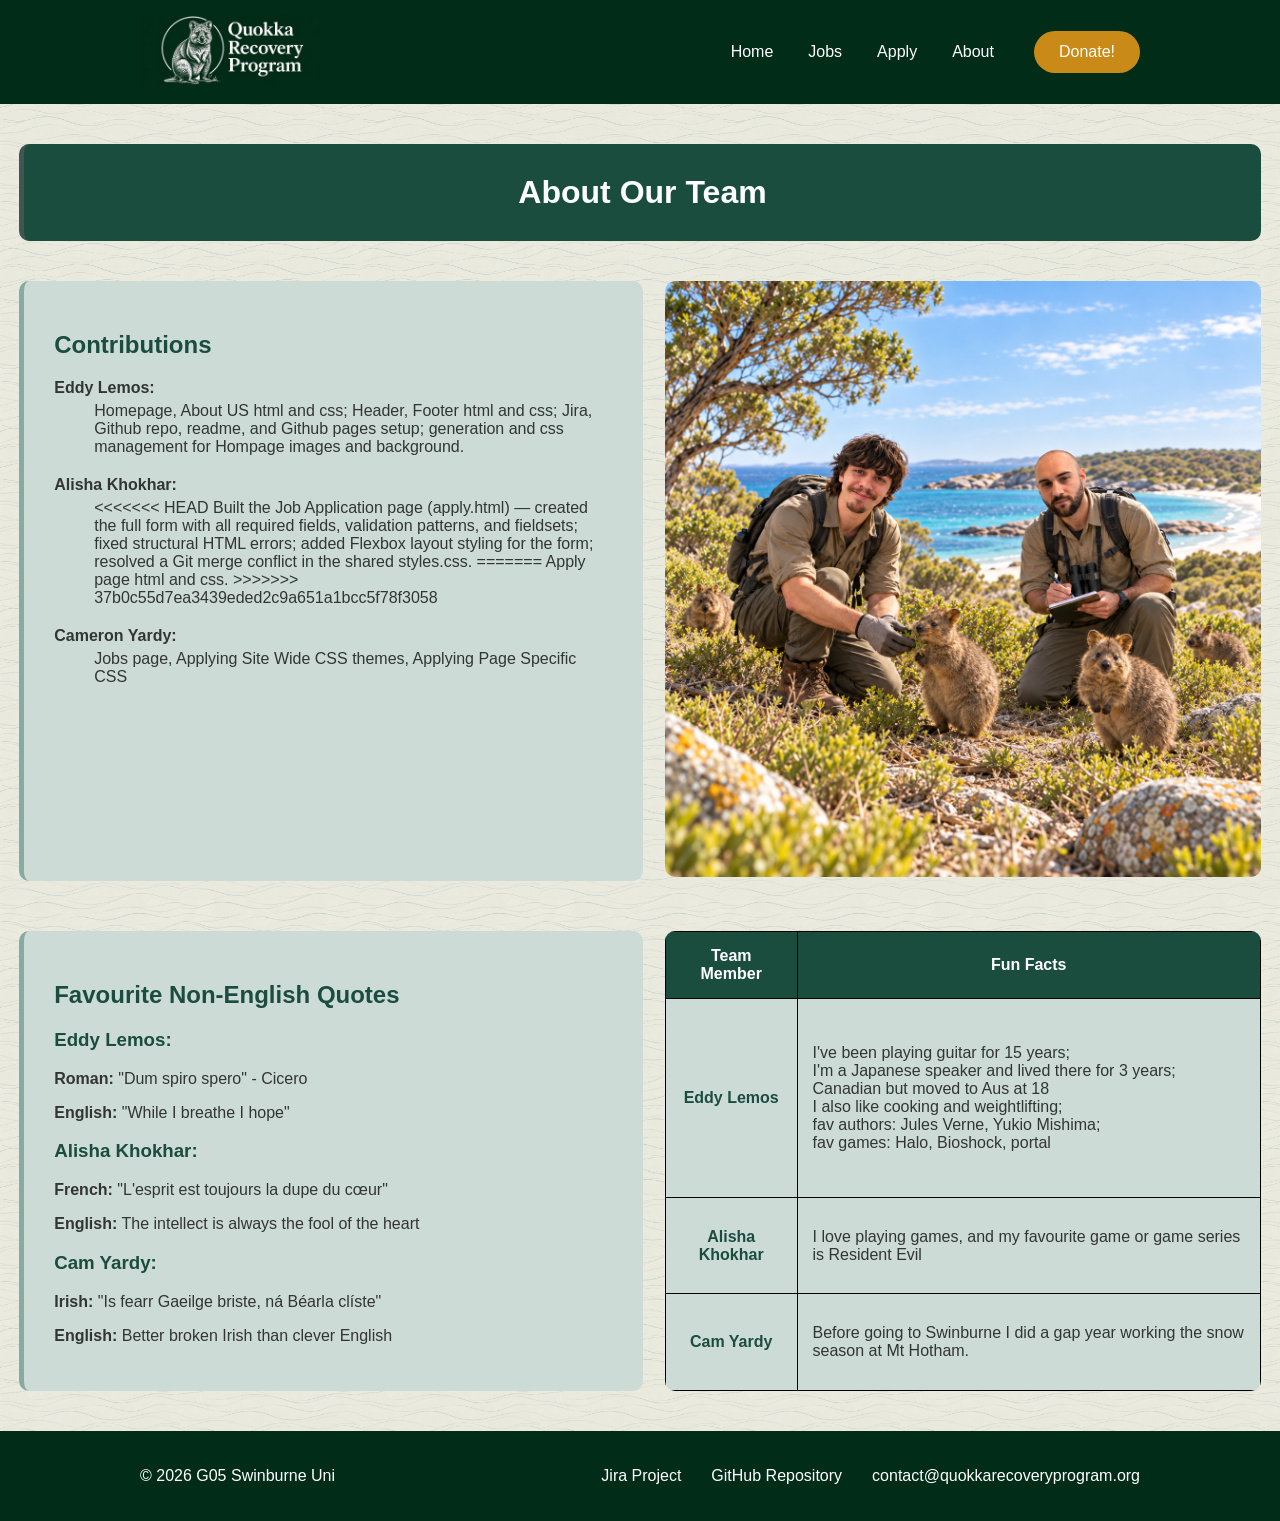
==== commit eb5babe8: "Resolve merge conflicts in README, about, and apply pages" ====
--- a/about.html
+++ b/about.html
@@ -47,7 +47,11 @@
 
                   <dt><strong>Alisha Khokhar:</strong></dt>
                   <dd>
+<<<<<<< HEAD
                       Built the Job Application page (apply.html) — created the full form with all required fields, validation patterns, and fieldsets; fixed structural HTML errors; added Flexbox layout styling for the form; resolved a Git merge conflict in the shared styles.css.
+=======
+                      Apply page html and css.
+>>>>>>> 37b0c55d7ea3439eded2c9a651a1bcc5f78f3058
                   </dd>
 
                   <dt><strong>Cameron Yardy:</strong></dt>
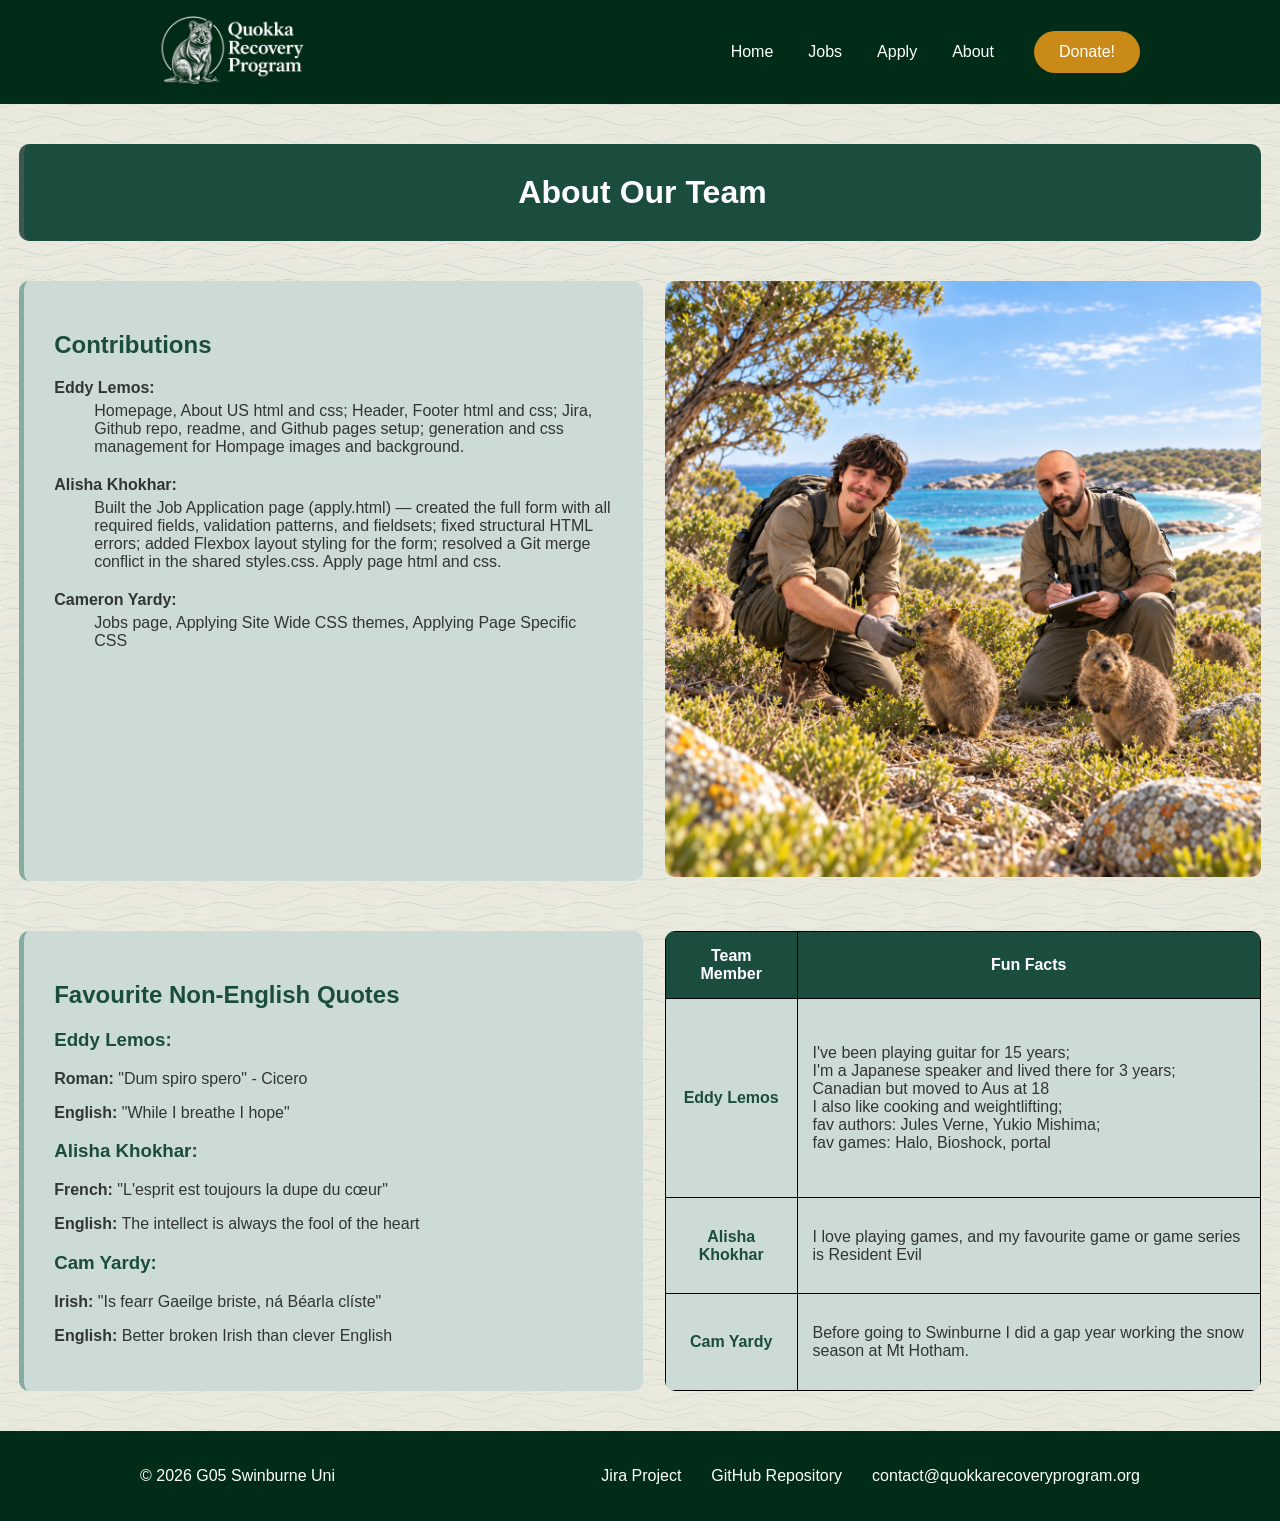
==== commit 47f1b753: "removed extra footer and header" ====
--- a/about.html
+++ b/about.html
@@ -47,11 +47,8 @@
 
                   <dt><strong>Alisha Khokhar:</strong></dt>
                   <dd>
-<<<<<<< HEAD
                       Built the Job Application page (apply.html) — created the full form with all required fields, validation patterns, and fieldsets; fixed structural HTML errors; added Flexbox layout styling for the form; resolved a Git merge conflict in the shared styles.css.
-=======
                       Apply page html and css.
->>>>>>> 37b0c55d7ea3439eded2c9a651a1bcc5f78f3058
                   </dd>
 
                   <dt><strong>Cameron Yardy:</strong></dt>
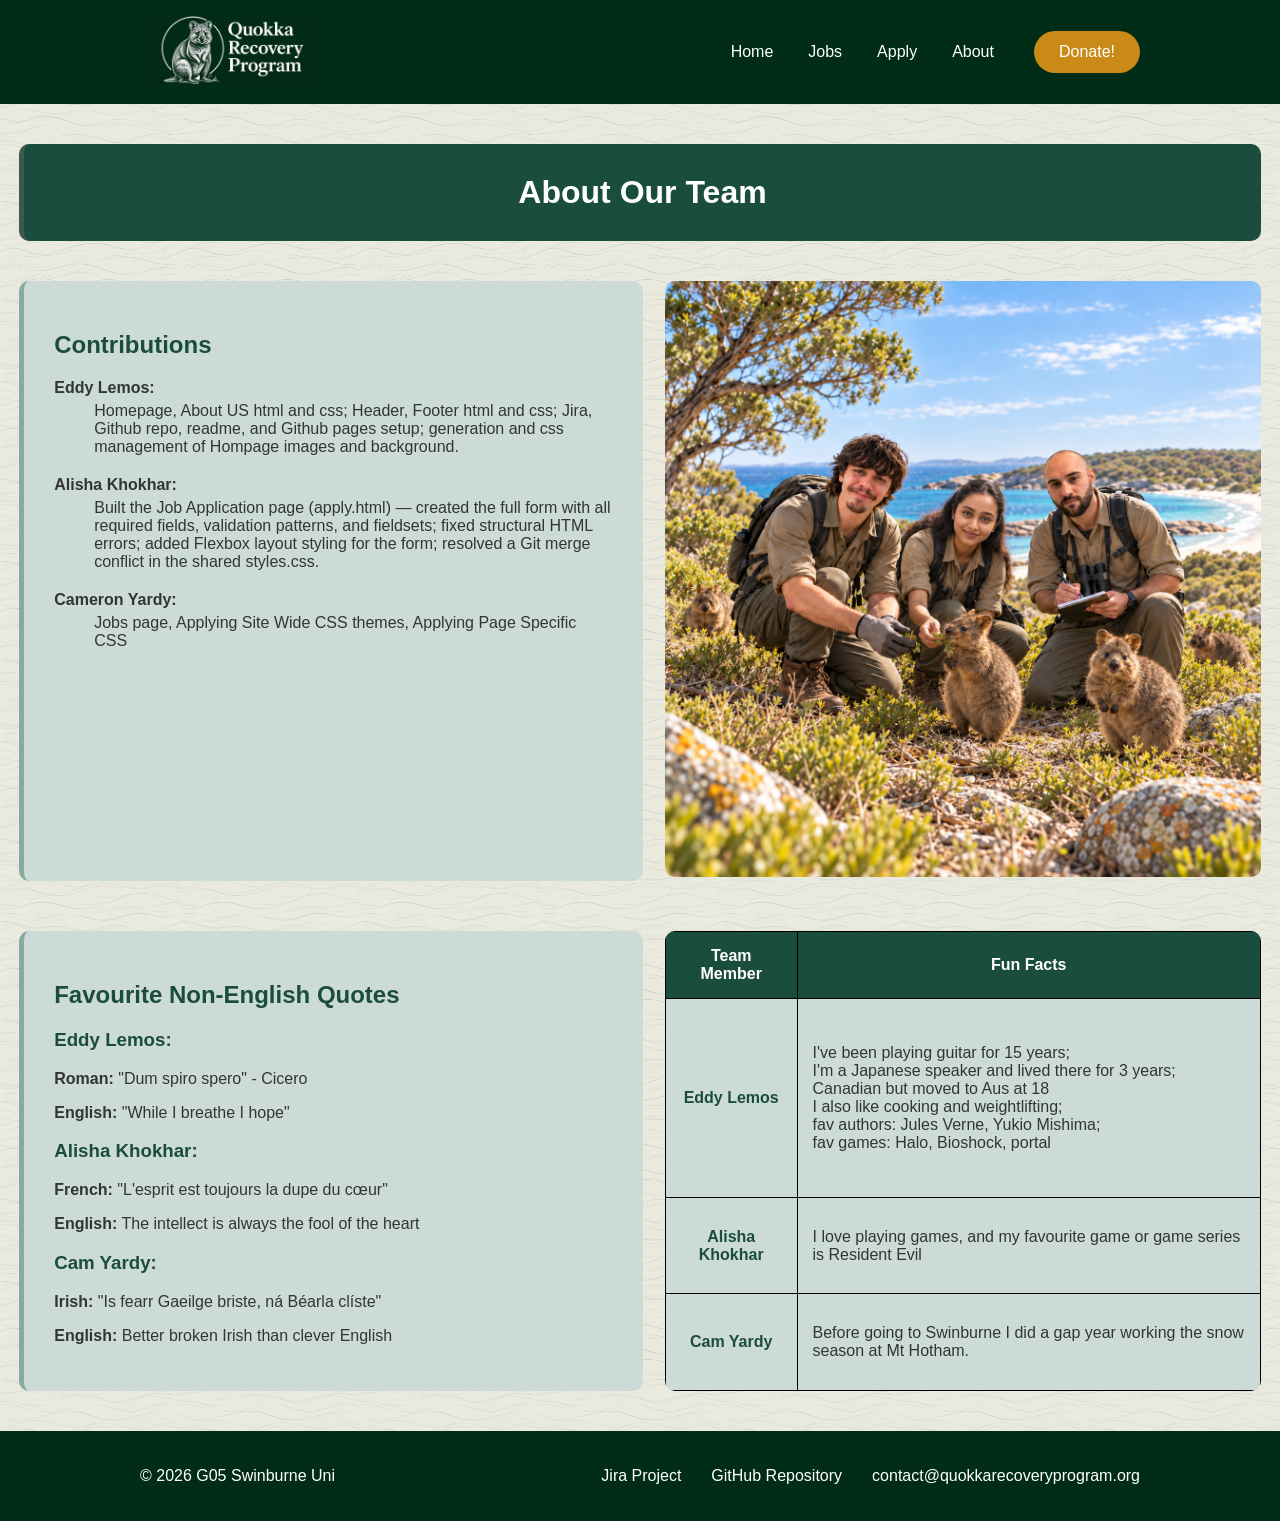
==== commit 4d92aca2: "Final cleanup and merge conflict fixes" ====
--- a/about.html
+++ b/about.html
@@ -42,13 +42,12 @@
               <dl>
                   <dt><strong>Eddy Lemos:</strong></dt>
                   <dd>
-                      Homepage, About US html and css; Header, Footer html and css; Jira, Github repo, readme, and Github pages setup; generation and css management for Hompage images and background.
+                      Homepage, About US html and css; Header, Footer html and css; Jira, Github repo, readme, and Github pages setup; generation and css management of Hompage images and background.
                   </dd>
 
                   <dt><strong>Alisha Khokhar:</strong></dt>
                   <dd>
                       Built the Job Application page (apply.html) — created the full form with all required fields, validation patterns, and fieldsets; fixed structural HTML errors; added Flexbox layout styling for the form; resolved a Git merge conflict in the shared styles.css.
-                      Apply page html and css.
                   </dd>
 
                   <dt><strong>Cameron Yardy:</strong></dt>
